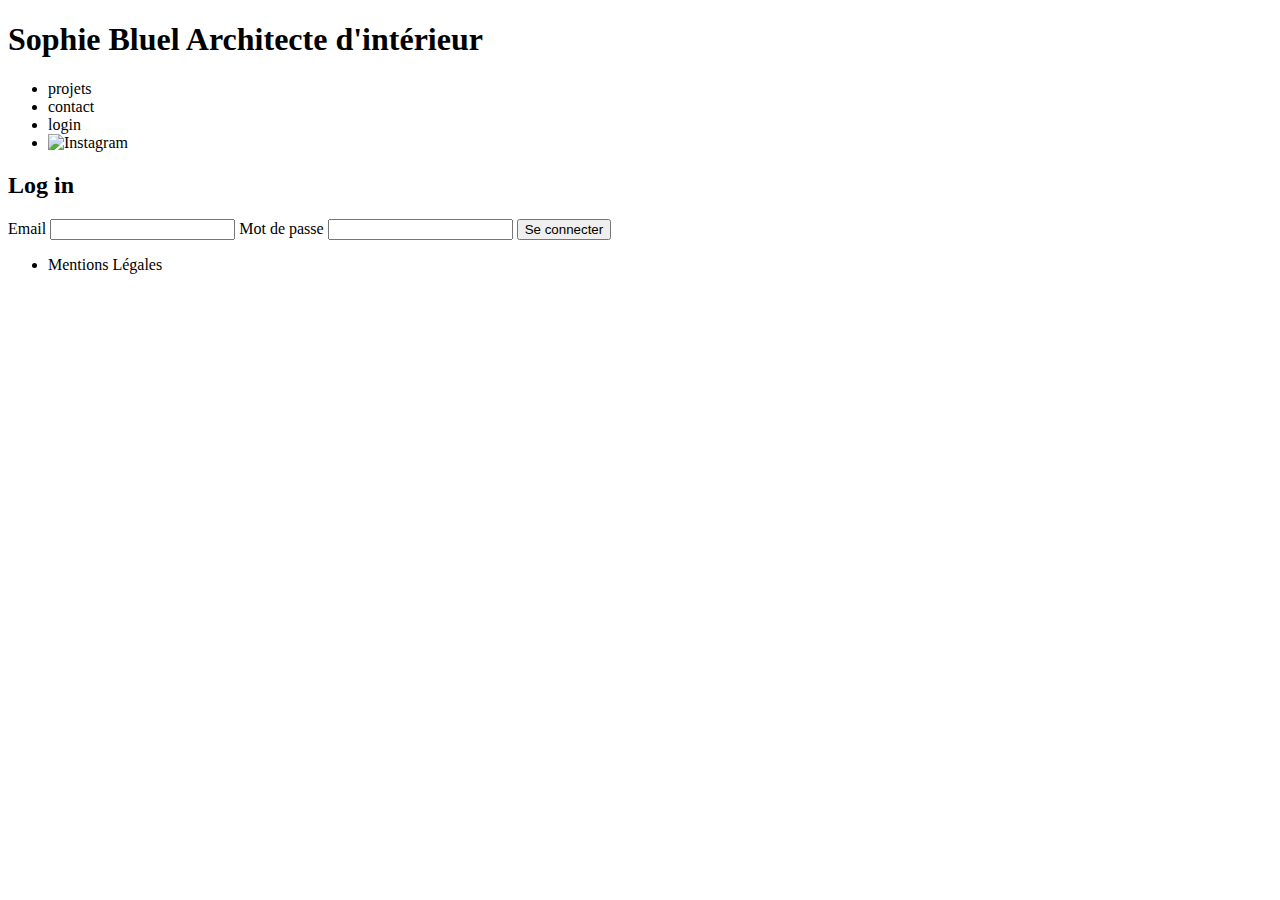
==== FrontEnd/login.html @ 8b289616 "début du site, création des boutons etc" ====
<!DOCTYPE html>
<html lang="fr">
<head>
	<meta charset="UTF-8">
	<title>Sophie Bluel - Architecte d'intérieur</title>
	<meta name="viewport" content="width=device-width, initial-scale=1.0">
	<link rel="preconnect" href="https://fonts.googleapis.com">
	<link rel="preconnect" href="https://fonts.gstatic.com" crossorigin>
	<link href="https://fonts.googleapis.com/css2?family=Syne:wght@700;800&family=Work+Sans&display=swap" rel="stylesheet">
	<meta name="description" content="">
	<link rel="stylesheet" href="./assets/style.css">
	<script src="login.js"></script>
</head>
<body>
<header>
	<h1>Sophie Bluel <span>Architecte d'intérieur</span></h1>
	<nav>
		<ul>
			<li>projets</li>
			<li>contact</li>
			<li>login</li>
			<li><img src="./assets/icons/instagram.png" alt="Instagram"></li>
		</ul>
	</nav>
</header>
<main>
	<section id="contact">
		<h2>Log in</h2>
		<form action="#" method="post">
            <label for="email">Email</label>
			<input type="email" name="email" id="email">
			<label for="password">Mot de passe</label>
			<input type="password" name="password" id="password">
			<input type="submit" value="Se connecter">
		</form>
	</section>
</main>
<footer>
	<nav>
		<ul>
			<li>Mentions Légales</li>
		</ul>
	</nav>
</footer>
</body>
</html>
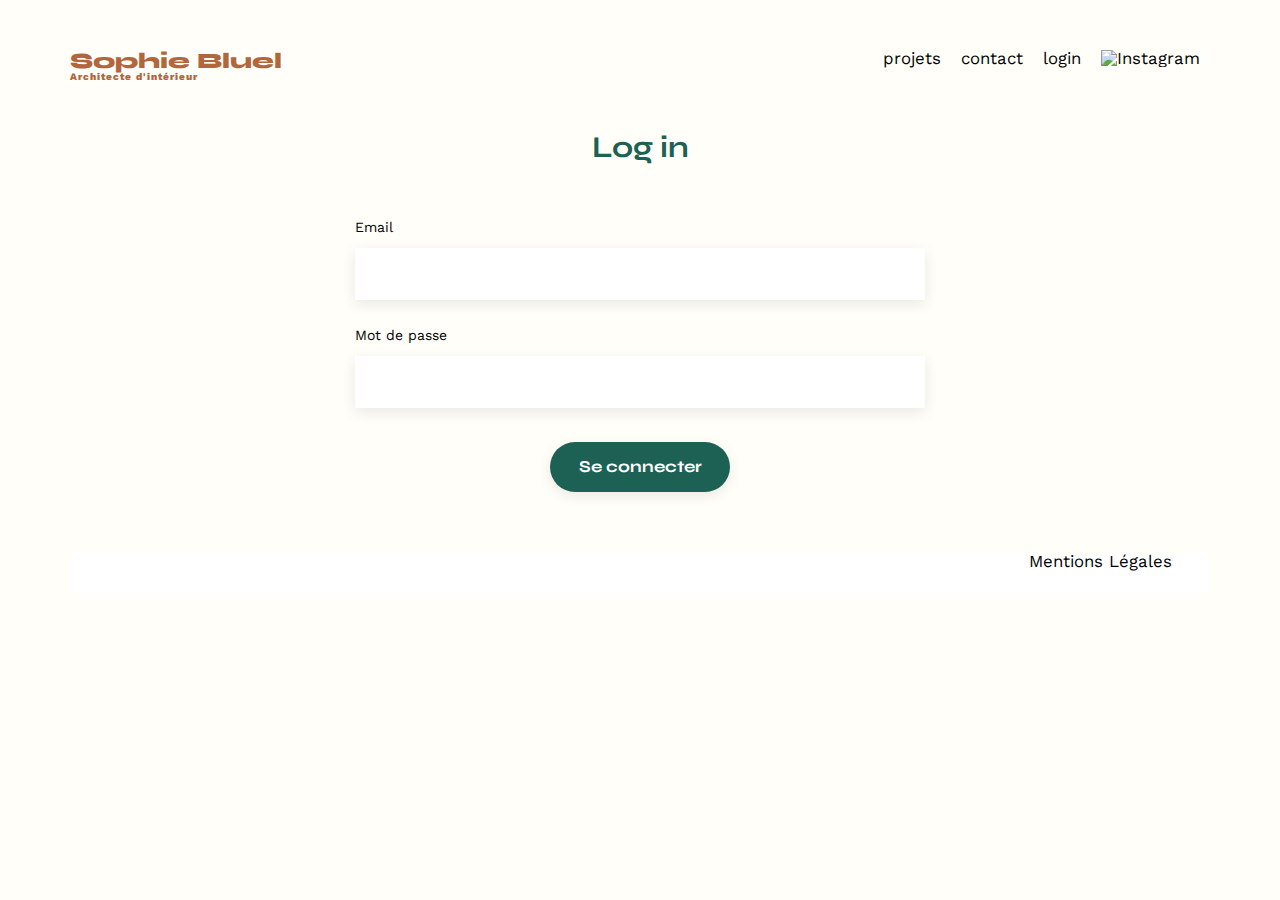
==== commit 4a344f24: "finalisation de la partie login" ====
--- a/FrontEnd/login.html
+++ b/FrontEnd/login.html
@@ -9,7 +9,7 @@
 	<link href="https://fonts.googleapis.com/css2?family=Syne:wght@700;800&family=Work+Sans&display=swap" rel="stylesheet">
 	<meta name="description" content="">
 	<link rel="stylesheet" href="./assets/style.css">
-	<script src="login.js"></script>
+	<script src="login.js" defer></script>
 </head>
 <body>
 <header>
@@ -26,11 +26,11 @@
 <main>
 	<section id="contact">
 		<h2>Log in</h2>
-		<form action="#" method="post">
+		<form action="#" method="post" id="loginForm">
             <label for="email">Email</label>
-			<input type="email" name="email" id="email">
+			<input type="email" name="email" id="email" required>
 			<label for="password">Mot de passe</label>
-			<input type="password" name="password" id="password">
+			<input type="password" name="password" id="password" required>
 			<input type="submit" value="Se connecter">
 		</form>
 	</section>
--- a/FrontEnd/assets/style.css
+++ b/FrontEnd/assets/style.css
@@ -0,0 +1,198 @@
+/* http://meyerweb.com/eric/tools/css/reset/
+   v2.0 | 20110126
+   License: none (public domain)
+*/
+
+html, body, div, span, applet, object, iframe,
+h1, h2, h3, h4, h5, h6, p, blockquote, pre,
+a, abbr, acronym, address, big, cite, code,
+del, dfn, em, img, ins, kbd, q, s, samp,
+small, strike, strong, sub, sup, tt, var,
+b, u, i, center,
+dl, dt, dd, ol, ul, li,
+fieldset, form, label, legend,
+table, caption, tbody, tfoot, thead, tr, th, td,
+article, aside, canvas, details, embed,
+figure, figcaption, footer, header, hgroup,
+menu, nav, output, ruby, section, summary,
+time, mark, audio, video {
+	margin: 0;
+	padding: 0;
+	border: 0;
+	font-size: 100%;
+	font: inherit;
+	vertical-align: baseline;
+}
+/* HTML5 display-role reset for older browsers */
+article, aside, details, figcaption, figure,
+footer, header, hgroup, menu, nav, section {
+	display: block;
+}
+body {
+	line-height: 1;
+}
+ol, ul {
+	list-style: none;
+}
+blockquote, q {
+	quotes: none;
+}
+blockquote:before, blockquote:after,
+q:before, q:after {
+	content: '';
+	content: none;
+}
+table {
+	border-collapse: collapse;
+	border-spacing: 0;
+}
+/** end reset css**/
+html {
+	background-color: #FFFEF8;
+}
+body {
+	max-width: 1140px;
+	margin:auto;
+	font-family: 'Work Sans' ;
+	font-size: 14px;
+}
+header {
+	display: flex;
+	justify-content: space-between;
+	margin: 50px 0
+}
+section {
+	margin: 50px 0
+}
+footer {
+	height: 40px;
+	background: white;
+}
+
+h1{
+	display: flex;
+	flex-direction: column;
+	font-family: 'Syne';
+	font-size: 22px;
+	font-weight: 800;
+	color: #B1663C
+}
+
+h1 > span {
+	font-family: 'Work Sans';
+	font-size:10px;
+	letter-spacing: 0.1em;
+;
+}
+
+h2{
+	font-family: 'Syne';
+	font-weight: 700;
+	font-size: 30px;
+	color: #1D6154
+}
+nav ul {
+	display: flex;
+	align-items: center;
+	list-style-type: none;
+
+}
+nav li {
+	padding: 0 10px;
+	font-size: 1.2em;
+}
+
+li:hover {
+	color: #B1663C;
+}
+#introduction {
+	display: flex;
+	align-items: center;
+}
+#introduction figure {
+	flex: 1
+}
+#introduction img {
+	display: block;
+	margin: auto;
+	width: 80%;
+}
+
+#introduction article {
+	flex: 1
+}
+#introduction h2 {
+	margin-bottom: 1em;
+}
+
+#introduction p {
+	margin-bottom: 0.5em;
+}
+#portfolio h2 {
+	text-align: center;
+	margin-bottom: 1em;
+}
+.gallery {
+	width: 100%;
+	display: grid;
+	grid-template-columns: 1fr 1fr 1fr;
+	grid-column-gap: 20px;
+	grid-row-gap: 20px;
+}
+
+.gallery img {
+	width: 100%;
+
+}
+#contact {
+	width: 50%;
+margin: auto;
+}
+#contact > * {
+	text-align: center;
+
+}
+#contact h2{
+	margin-bottom: 20px;
+}
+#contact form {
+	text-align: left;
+	margin-top:30px;
+	display: flex;
+	flex-direction: column;
+}
+
+#contact input {
+	height: 50px;
+	font-size: 1.2em;
+	border: none;
+	box-shadow: 0px 4px 14px rgba(0, 0, 0, 0.09);
+}
+#contact label {
+	margin: 2em 0 1em 0;
+}
+#contact textarea {
+	border: none;
+	box-shadow: 0px 4px 14px rgba(0, 0, 0, 0.09);
+}
+
+input[type="submit"]{
+	font-family: 'Syne';
+	font-weight: 700;
+	color: white;
+	background-color: #1D6154;
+	margin : 2em auto ;
+	width: 180px;
+	text-align: center;
+	border-radius: 60px ;
+}
+
+footer nav ul {
+	display: flex;
+	justify-content: flex-end;
+	margin: 2em
+}
+
+form .erreur {
+	border: 1px solid red;
+}
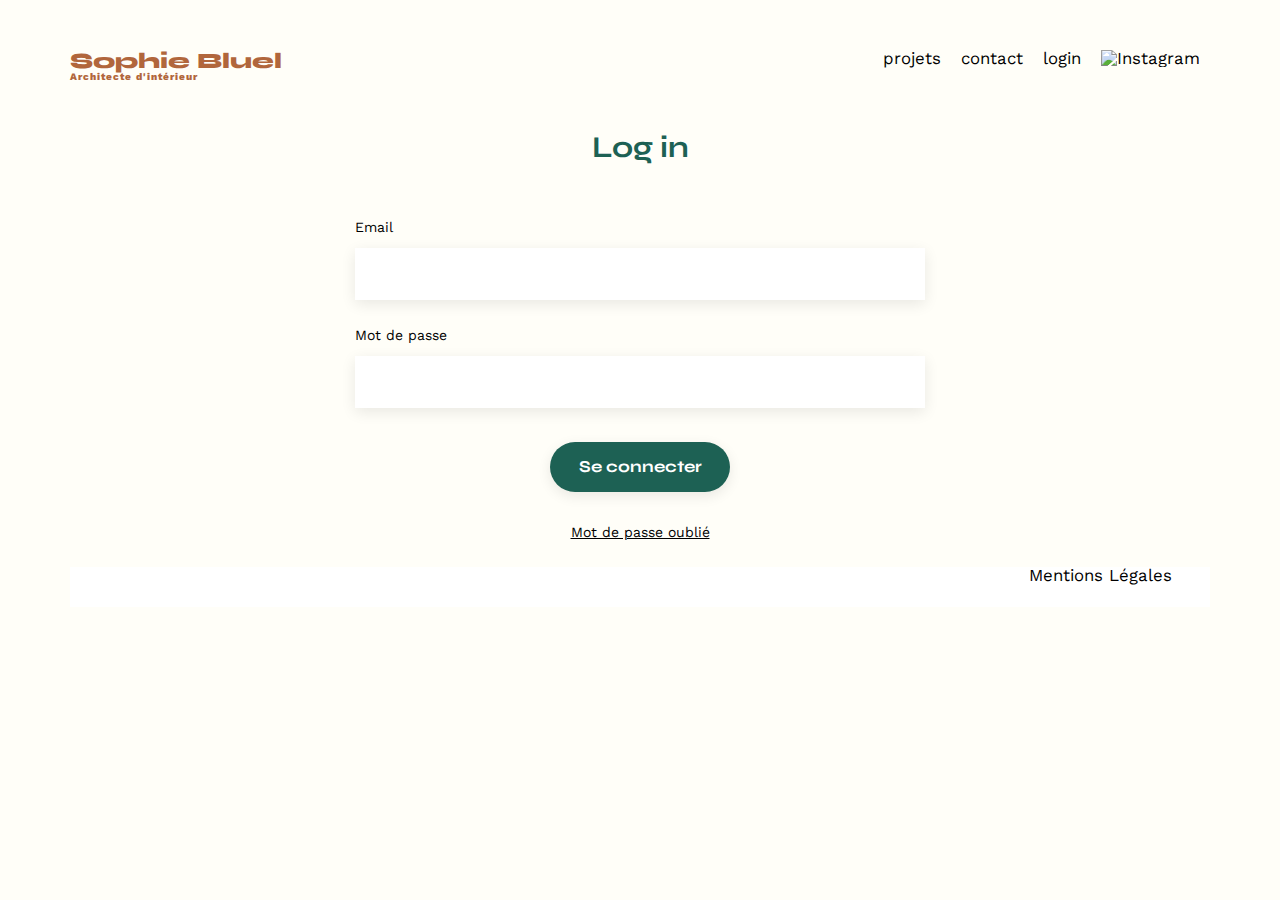
==== commit 3d97f893: "Mise à jour de la fonction modal" ====
--- a/FrontEnd/login.html
+++ b/FrontEnd/login.html
@@ -10,6 +10,7 @@
 	<meta name="description" content="">
 	<link rel="stylesheet" href="./assets/style.css">
 	<script src="login.js" defer></script>
+	<script src="modal.js"></script>
 </head>
 <body>
 <header>
@@ -33,6 +34,9 @@
 			<input type="password" name="password" id="password" required>
 			<input type="submit" value="Se connecter">
 		</form>
+		<div>
+			<a href="#">Mot de passe oublié</a>
+		</div>
 	</section>
 </main>
 <footer>
--- a/FrontEnd/assets/style.css
+++ b/FrontEnd/assets/style.css
@@ -193,6 +193,94 @@
 	margin: 2em
 }
 
-form .erreur {
-	border: 1px solid red;
-}
+/** Login css **/
+
+div a {
+	color: black;
+}
+
+/** Mode édition  **/
+
+header .mode-edition {
+	display: flex;
+	position: absolute;
+	font-family: "Work Sans";
+	align-items: center;
+	justify-content: center;
+	flex-direction: row;
+	width: 100%;
+	height: 50px;
+	gap: 20px;
+	background-color: black;
+	top: 0;
+	left: 0;
+	margin-bottom: 30 px;
+}
+
+header .edition-logo {
+	display: flex;
+	flex-direction: row;
+	color: #ffffff;
+	font-size: 16px;
+	gap: 12px;
+	cursor: pointer;
+}
+
+.modifier-les-projets {
+	display: flex;
+	flex-direction: row;
+	justify-content: center;
+	gap: 30px;
+}
+.btn-modifier {
+	display: flex;
+	flex-direction: row;
+	gap: 10px;
+}
+.btn-modifier a {
+	text-decoration: none;
+}
+
+/** MODAL **/ 
+
+.modal {
+	display: none;
+	position: fixed;
+	left:0;
+	top: 0;
+	height: 100%;
+	width: 100%;
+	overflow: auto;
+	background-color: rgb(0, 0, 0,0.5);
+
+}
+
+.modal-content {
+	background-color: #f4f4f4;
+	margin: 20% auto;
+	padding: 20px;
+	width: 50%;
+	height: 50%;
+	border-radius: 10px;
+	animation-name: modalopen;
+	animation-duration: 0.5s;
+}
+.modal .modal-content p {
+	display: flex;
+	justify-content: center;
+	font-weight: 700;
+	font-size: 20px;
+	margin-top: 15px;
+}
+.closeBtn {
+	float: right;
+	font-size: 30px;
+}
+.closeBtn:hover {
+	cursor: pointer;
+}
+
+@keyframes modalopen {
+	from{opacity: 0}
+	to {opacity: 1;}
+}